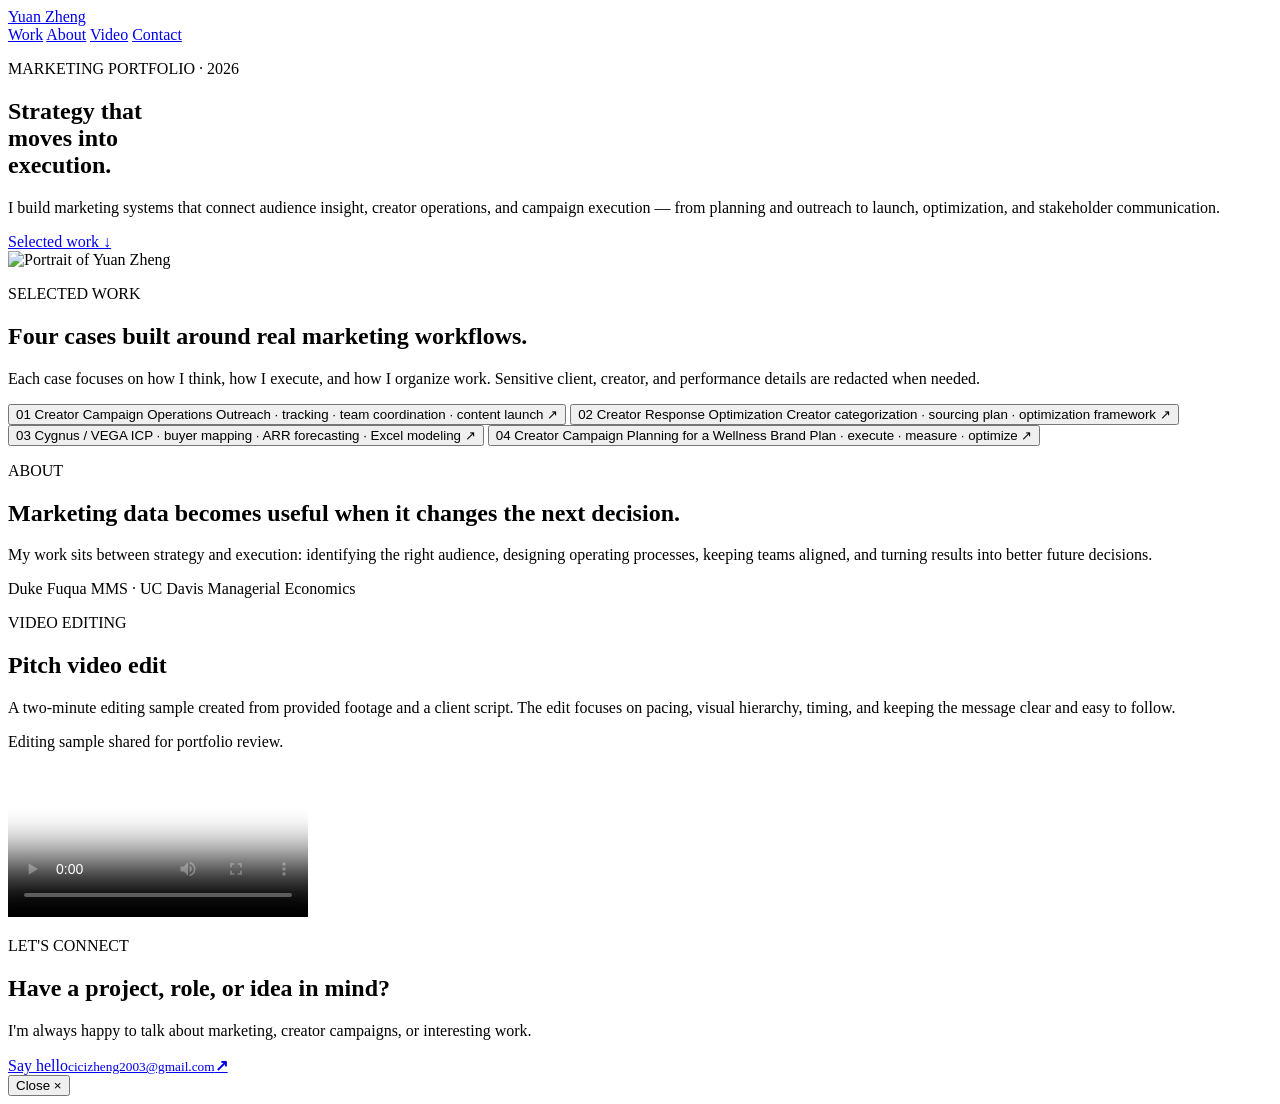
==== index.html @ 50383d41 "Add files via upload" ====
<!doctype html>
<html lang="en">
<head>
  <meta charset="utf-8" />
  <meta name="viewport" content="width=device-width, initial-scale=1" />
  <meta name="description" content="Yuan Zheng — marketing strategy, creator partnerships and campaign operations." />
  <title>Yuan Zheng — Marketing Portfolio</title>
  <link rel="preconnect" href="https://fonts.googleapis.com">
  <link rel="preconnect" href="https://fonts.gstatic.com" crossorigin>
  <link href="https://fonts.googleapis.com/css2?family=Inter:wght@400;500;600&family=Manrope:wght@500;600;700&display=swap" rel="stylesheet">
  <link rel="stylesheet" href="styles.css" />
</head>
<body class="dreamcore">
  <header class="site-header">
    <a class="name" href="#top">Yuan Zheng</a>
    <nav>
      <a href="#work">Work</a>
      <a href="#about">About</a>
      <a href="#video">Video</a>
      <a href="#contact">Contact</a>
    </nav>
  </header>

  <main id="top">
    <section class="hero shell">
      <div class="hero-card">
        <div class="hero-copy">
          <p class="micro">MARKETING PORTFOLIO · 2026</p>
          <h1>Strategy that<br>moves into<br><span>execution.</span></h1>
          <p class="intro">I build marketing systems that connect audience insight, creator operations, and campaign execution — from planning and outreach to launch, optimization, and stakeholder communication.</p>
          <a class="text-link" href="#work">Selected work ↓</a>
        </div>
        <div class="hero-photo">
          <img src="assets/yuan-portrait.jpg" alt="Portrait of Yuan Zheng" />
        </div>
      </div>
    </section>

    <section id="work" class="work shell section">
      <div class="section-intro">
        <p class="micro">SELECTED WORK</p>
        <h2>Four cases built around real marketing workflows.</h2>
        <p>Each case focuses on how I think, how I execute, and how I organize work. Sensitive client, creator, and performance details are redacted when needed.</p>
      </div>

      <div class="project-list">
        <button class="project-row" data-case="campaignops" aria-controls="casePanel">
          <span class="index">01</span>
          <span class="title">Creator Campaign Operations</span>
          <span class="desc">Outreach · tracking · team coordination · content launch</span>
          <span class="arrow">↗</span>
        </button>
        <button class="project-row" data-case="bestqool" aria-controls="casePanel">
          <span class="index">02</span>
          <span class="title">Creator Response Optimization</span>
          <span class="desc">Creator categorization · sourcing plan · optimization framework</span>
          <span class="arrow">↗</span>
        </button>
        <button class="project-row" data-case="cygnus" aria-controls="casePanel">
          <span class="index">03</span>
          <span class="title">Cygnus / VEGA</span>
          <span class="desc">ICP · buyer mapping · ARR forecasting · Excel modeling</span>
          <span class="arrow">↗</span>
        </button>
        <button class="project-row" data-case="lifezoom" aria-controls="casePanel">
          <span class="index">04</span>
          <span class="title">Creator Campaign Planning for a Wellness Brand</span>
          <span class="desc">Plan · execute · measure · optimize</span>
          <span class="arrow">↗</span>
        </button>
      </div>
    </section>

    <section id="about" class="about shell section">
      <p class="micro">ABOUT</p>
      <div class="about-grid">
        <h2>Marketing data becomes useful when it changes the next decision.</h2>
        <div>
          <p>My work sits between strategy and execution: identifying the right audience, designing operating processes, keeping teams aligned, and turning results into better future decisions.</p>
          <p class="small">Duke Fuqua MMS · UC Davis Managerial Economics</p>
        </div>
      </div>
    </section>

    <section class="video shell section" id="video">
      <div class="video-line">
        <div>
          <p class="micro">VIDEO EDITING</p>
          <h2>Pitch video edit</h2>
          <p>A two-minute editing sample created from provided footage and a client script. The edit focuses on pacing, visual hierarchy, timing, and keeping the message clear and easy to follow.</p>
          <p class="small">Editing sample shared for portfolio review.</p>
        </div>
        <div class="video-player-wrap">
          <video controls preload="metadata" poster="assets/video-poster.jpg">
            <source src="video/vitruvian-pitch-edit.mp4" type="video/mp4" />
            Your browser does not support the video tag.
          </video>
        </div>
      </div>
    </section>

    <section id="contact" class="contact shell section">
      <div class="contact-card">
        <p class="micro">LET'S CONNECT</p>
        <div class="contact-copy">
          <h2>Have a project, role, or idea in mind?</h2>
          <p>I'm always happy to talk about marketing, creator campaigns, or interesting work.</p>
        </div>
        <a class="contact-link" href="mailto:cicizheng2003@gmail.com"><span>Say hello</span><small>cicizheng2003@gmail.com</small><b>↗</b></a>
      </div>
    </section>
  </main>

  <aside class="case-panel" id="casePanel" aria-hidden="true">
    <button class="panel-close" aria-label="Close project">Close ×</button>
    <div id="caseContent"></div>
  </aside>
  <div class="panel-backdrop" id="panelBackdrop"></div>

  <script src="script.js"></script>
</body>
</html>
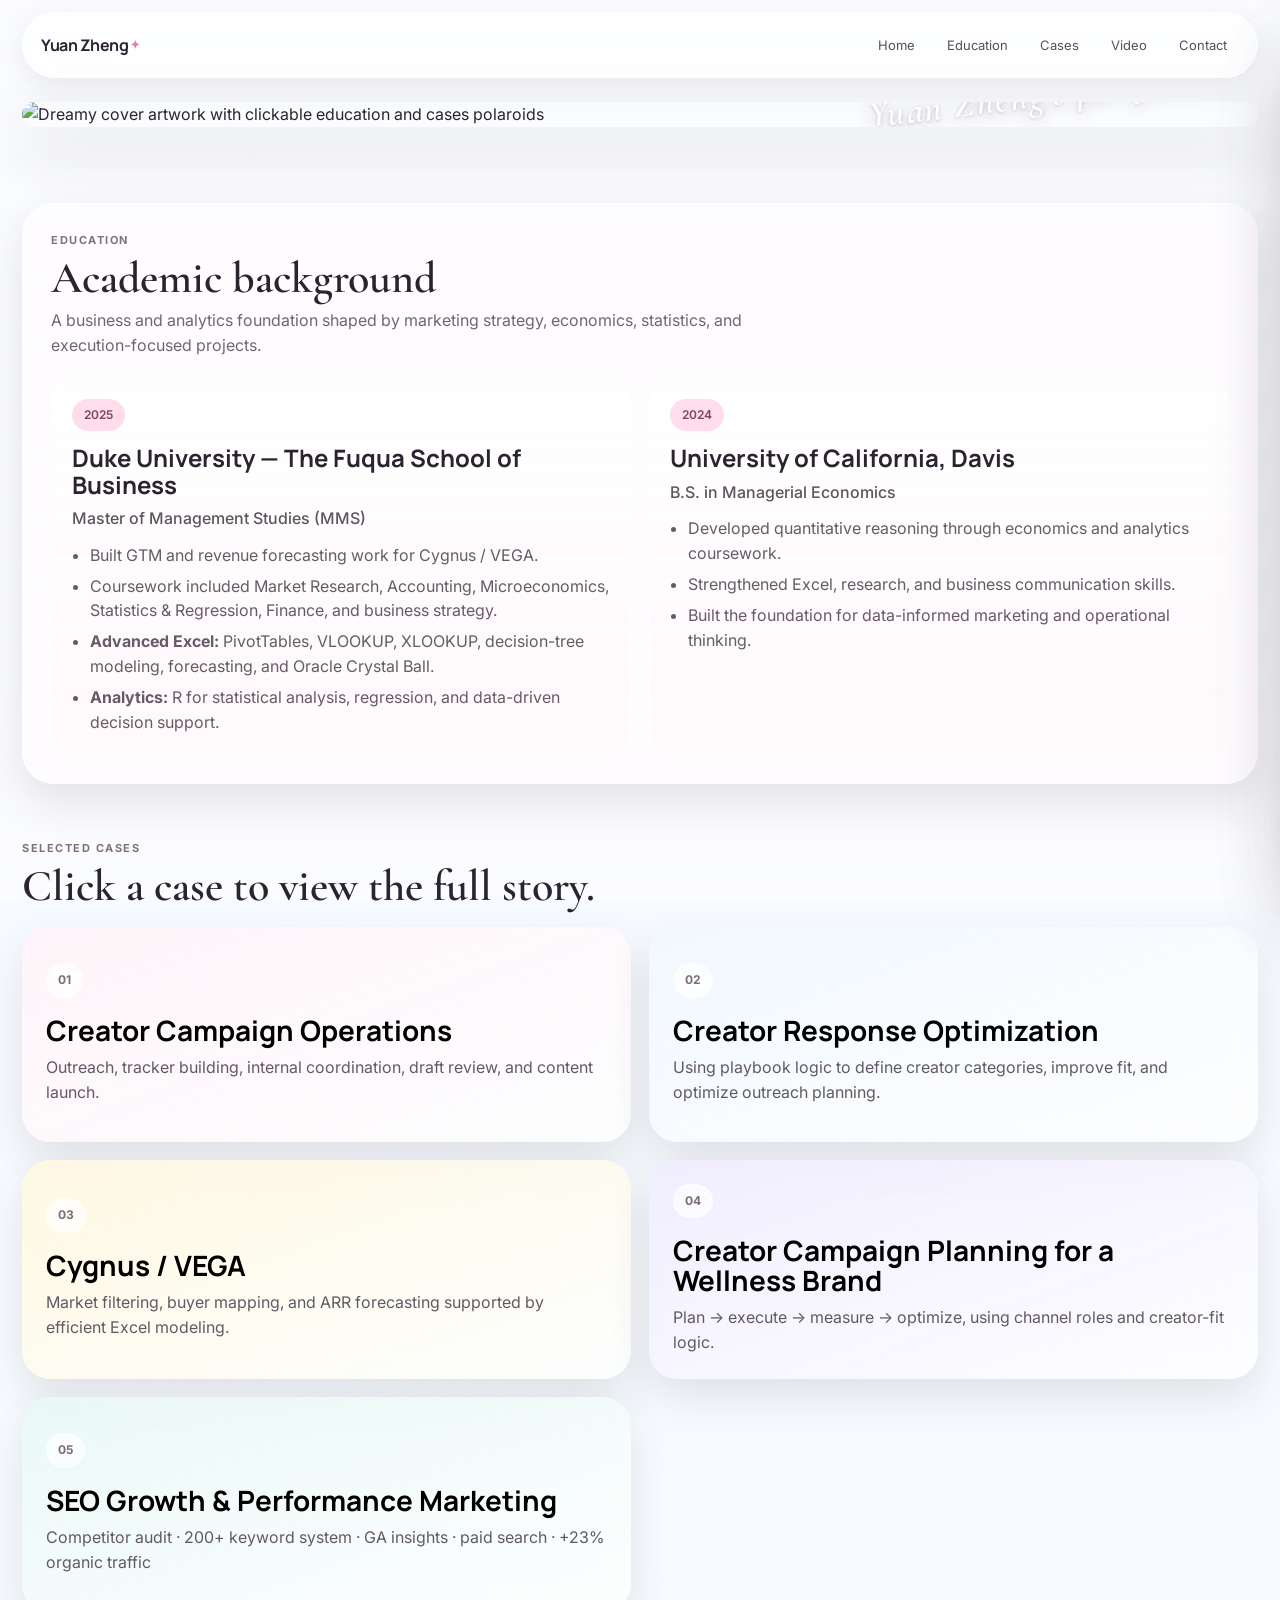
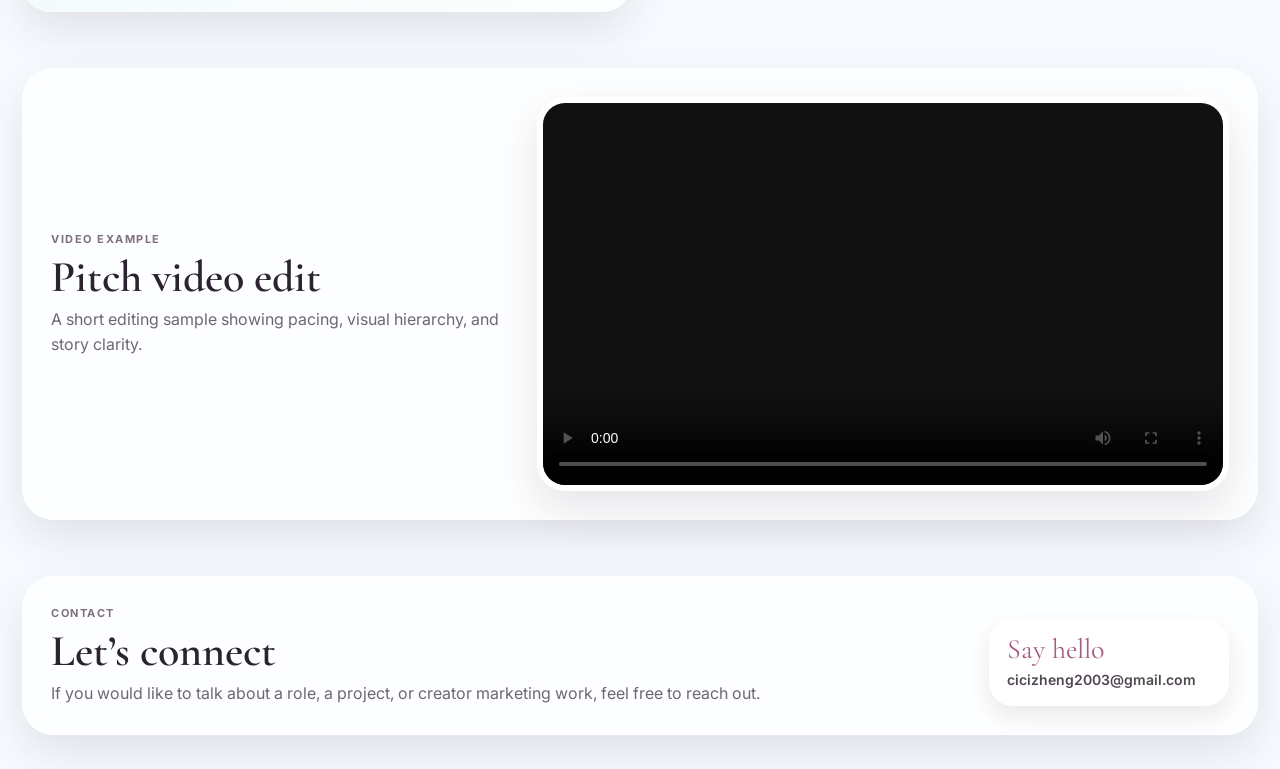
==== commit dcdf50fb: "Add files via upload" ====
--- a/index.html
+++ b/index.html
@@ -3,119 +3,177 @@
 <head>
   <meta charset="utf-8" />
   <meta name="viewport" content="width=device-width, initial-scale=1" />
-  <meta name="description" content="Yuan Zheng — marketing strategy, creator partnerships and campaign operations." />
-  <title>Yuan Zheng — Marketing Portfolio</title>
+  <meta name="description" content="Yuan Zheng — dreamcore marketing portfolio." />
+  <title>Yuan Zheng — Dreamcore Marketing Portfolio</title>
   <link rel="preconnect" href="https://fonts.googleapis.com">
   <link rel="preconnect" href="https://fonts.gstatic.com" crossorigin>
-  <link href="https://fonts.googleapis.com/css2?family=Inter:wght@400;500;600&family=Manrope:wght@500;600;700&display=swap" rel="stylesheet">
+  <link href="https://fonts.googleapis.com/css2?family=Inter:wght@400;500;600&family=Manrope:wght@500;700&family=Cormorant+Garamond:wght@500;600&display=swap" rel="stylesheet">
   <link rel="stylesheet" href="styles.css" />
 </head>
-<body class="dreamcore">
-  <header class="site-header">
-    <a class="name" href="#top">Yuan Zheng</a>
+<body>
+  <div class="page-bg"></div>
+
+  <!-- Decorative background elements. You can delete any of these img tags to remove a background element. -->
+  <img class="decor decor-moon" src="assets/decor-moon.png" alt="" aria-hidden="true">
+  <img class="decor decor-house" src="assets/decor-house.png" alt="" aria-hidden="true">
+  <img class="decor decor-flowers" src="assets/decor-flowers-left.png" alt="" aria-hidden="true">
+  <img class="decor decor-cloud" src="assets/decor-cloud-left.png" alt="" aria-hidden="true">
+
+  <header class="site-header shell">
+    <a class="brand" href="#top">Yuan Zheng</a>
     <nav>
-      <a href="#work">Work</a>
-      <a href="#about">About</a>
+      <a href="#hero">Home</a>
+      <a href="#educationSection">Education</a>
+      <a href="#cases">Cases</a>
       <a href="#video">Video</a>
       <a href="#contact">Contact</a>
     </nav>
   </header>
 
   <main id="top">
-    <section class="hero shell">
-      <div class="hero-card">
-        <div class="hero-copy">
-          <p class="micro">MARKETING PORTFOLIO · 2026</p>
-          <h1>Strategy that<br>moves into<br><span>execution.</span></h1>
-          <p class="intro">I build marketing systems that connect audience insight, creator operations, and campaign execution — from planning and outreach to launch, optimization, and stakeholder communication.</p>
-          <a class="text-link" href="#work">Selected work ↓</a>
-        </div>
-        <div class="hero-photo">
-          <img src="assets/yuan-portrait.jpg" alt="Portrait of Yuan Zheng" />
+    <section id="hero" class="hero shell">
+      <div class="hero-stage">
+        <img class="hero-image" src="assets/hero-cover.png" alt="Dreamy cover artwork with clickable education and cases polaroids">
+        <div class="cover-title">Yuan Zheng’s portfolio</div>
+
+        <button class="hotspot hotspot-education" aria-label="Open education background" id="openEducation"></button>
+        <a class="hotspot hotspot-cases" aria-label="Go to cases" href="#cases"></a>
+      </div>
+    </section>
+
+    <section id="educationSection" class="shell intro-section">
+      <div class="section-card section-card-soft">
+        <p class="eyebrow">EDUCATION</p>
+        <h2>Academic background</h2>
+        <p class="lede">A business and analytics foundation shaped by marketing strategy, economics, statistics, and execution-focused projects.</p>
+        <div class="education-grid">
+          <article class="edu-card">
+            <span class="pill">2025</span>
+            <h3>Duke University — The Fuqua School of Business</h3>
+            <p class="degree">Master of Management Studies (MMS)</p>
+            <ul>
+              <li>Built GTM and revenue forecasting work for Cygnus / VEGA.</li>
+              <li>Coursework included Market Research, Accounting, Microeconomics, Statistics &amp; Regression, Finance, and business strategy.</li>
+              <li><strong>Advanced Excel:</strong> PivotTables, VLOOKUP, XLOOKUP, decision-tree modeling, forecasting, and Oracle Crystal Ball.</li>
+              <li><strong>Analytics:</strong> R for statistical analysis, regression, and data-driven decision support.</li>
+            </ul>
+          </article>
+          <article class="edu-card">
+            <span class="pill">2024</span>
+            <h3>University of California, Davis</h3>
+            <p class="degree">B.S. in Managerial Economics</p>
+            <ul>
+              <li>Developed quantitative reasoning through economics and analytics coursework.</li>
+              <li>Strengthened Excel, research, and business communication skills.</li>
+              <li>Built the foundation for data-informed marketing and operational thinking.</li>
+            </ul>
+          </article>
         </div>
       </div>
     </section>
 
-    <section id="work" class="work shell section">
-      <div class="section-intro">
-        <p class="micro">SELECTED WORK</p>
-        <h2>Four cases built around real marketing workflows.</h2>
-        <p>Each case focuses on how I think, how I execute, and how I organize work. Sensitive client, creator, and performance details are redacted when needed.</p>
+    <section id="cases" class="shell intro-section">
+      <div class="section-head">
+        <p class="eyebrow">SELECTED CASES</p>
+        <h2>Click a case to view the full story.</h2>
       </div>
-
-      <div class="project-list">
-        <button class="project-row" data-case="campaignops" aria-controls="casePanel">
-          <span class="index">01</span>
-          <span class="title">Creator Campaign Operations</span>
-          <span class="desc">Outreach · tracking · team coordination · content launch</span>
-          <span class="arrow">↗</span>
+      <div class="case-grid">
+        <button class="case-card" data-case="campaignops">
+          <span class="case-no">01</span>
+          <h3>Creator Campaign Operations</h3>
+          <p>Outreach, tracker building, internal coordination, draft review, and content launch.</p>
         </button>
-        <button class="project-row" data-case="bestqool" aria-controls="casePanel">
-          <span class="index">02</span>
-          <span class="title">Creator Response Optimization</span>
-          <span class="desc">Creator categorization · sourcing plan · optimization framework</span>
-          <span class="arrow">↗</span>
+        <button class="case-card" data-case="bestqool">
+          <span class="case-no">02</span>
+          <h3>Creator Response Optimization</h3>
+          <p>Using playbook logic to define creator categories, improve fit, and optimize outreach planning.</p>
         </button>
-        <button class="project-row" data-case="cygnus" aria-controls="casePanel">
-          <span class="index">03</span>
-          <span class="title">Cygnus / VEGA</span>
-          <span class="desc">ICP · buyer mapping · ARR forecasting · Excel modeling</span>
-          <span class="arrow">↗</span>
+        <button class="case-card" data-case="cygnus">
+          <span class="case-no">03</span>
+          <h3>Cygnus / VEGA</h3>
+          <p>Market filtering, buyer mapping, and ARR forecasting supported by efficient Excel modeling.</p>
         </button>
-        <button class="project-row" data-case="lifezoom" aria-controls="casePanel">
-          <span class="index">04</span>
-          <span class="title">Creator Campaign Planning for a Wellness Brand</span>
-          <span class="desc">Plan · execute · measure · optimize</span>
-          <span class="arrow">↗</span>
+        <button class="case-card" data-case="wellness">
+          <span class="case-no">04</span>
+          <h3>Creator Campaign Planning for a Wellness Brand</h3>
+          <p>Plan → execute → measure → optimize, using channel roles and creator-fit logic.</p>
+        </button>
+        <button class="case-card" data-case="hasmo">
+          <span class="case-no">05</span>
+          <h3>SEO Growth & Performance Marketing</h3>
+          <p>Competitor audit · 200+ keyword system · GA insights · paid search · +23% organic traffic</p>
         </button>
       </div>
     </section>
 
-    <section id="about" class="about shell section">
-      <p class="micro">ABOUT</p>
-      <div class="about-grid">
-        <h2>Marketing data becomes useful when it changes the next decision.</h2>
+    <section id="video" class="shell intro-section">
+      <div class="section-card video-section">
         <div>
-          <p>My work sits between strategy and execution: identifying the right audience, designing operating processes, keeping teams aligned, and turning results into better future decisions.</p>
-          <p class="small">Duke Fuqua MMS · UC Davis Managerial Economics</p>
+          <p class="eyebrow">VIDEO EXAMPLE</p>
+          <h2>Pitch video edit</h2>
+          <p class="lede">A short editing sample showing pacing, visual hierarchy, and story clarity.</p>
         </div>
-      </div>
-    </section>
-
-    <section class="video shell section" id="video">
-      <div class="video-line">
-        <div>
-          <p class="micro">VIDEO EDITING</p>
-          <h2>Pitch video edit</h2>
-          <p>A two-minute editing sample created from provided footage and a client script. The edit focuses on pacing, visual hierarchy, timing, and keeping the message clear and easy to follow.</p>
-          <p class="small">Editing sample shared for portfolio review.</p>
-        </div>
-        <div class="video-player-wrap">
+        <div class="video-wrap">
           <video controls preload="metadata" poster="assets/video-poster.jpg">
-            <source src="video/vitruvian-pitch-edit.mp4" type="video/mp4" />
+            <source src="video/vitruvian-pitch-edit.mp4" type="video/mp4">
             Your browser does not support the video tag.
           </video>
         </div>
       </div>
     </section>
 
-    <section id="contact" class="contact shell section">
-      <div class="contact-card">
-        <p class="micro">LET'S CONNECT</p>
-        <div class="contact-copy">
-          <h2>Have a project, role, or idea in mind?</h2>
-          <p>I'm always happy to talk about marketing, creator campaigns, or interesting work.</p>
+    <section id="contact" class="shell intro-section contact-section">
+      <div class="section-card contact-card">
+        <div>
+          <p class="eyebrow">CONTACT</p>
+          <h2>Let’s connect</h2>
+          <p class="lede">If you would like to talk about a role, a project, or creator marketing work, feel free to reach out.</p>
         </div>
-        <a class="contact-link" href="mailto:cicizheng2003@gmail.com"><span>Say hello</span><small>cicizheng2003@gmail.com</small><b>↗</b></a>
+        <a class="contact-link" href="mailto:cicizheng2003@gmail.com">
+          <span>Say hello</span>
+          <strong>cicizheng2003@gmail.com</strong>
+        </a>
       </div>
     </section>
   </main>
 
-  <aside class="case-panel" id="casePanel" aria-hidden="true">
-    <button class="panel-close" aria-label="Close project">Close ×</button>
-    <div id="caseContent"></div>
-  </aside>
-  <div class="panel-backdrop" id="panelBackdrop"></div>
+  <div class="modal-backdrop" id="backdrop"></div>
+
+  <section class="modal modal-education" id="educationModal" aria-hidden="true">
+    <button class="modal-close" data-close="educationModal">Close ×</button>
+    <div class="modal-content">
+      <p class="eyebrow">EDUCATION</p>
+      <h2>Education background</h2>
+      <div class="education-grid modal-grid">
+        <article class="edu-card">
+          <span class="pill">Duke Fuqua</span>
+          <h3>Master of Management Studies</h3>
+          <p class="degree">Business analytics, finance, and strategic problem solving.</p>
+          <ul>
+            <li>Coursework included Market Research, Accounting, Microeconomics, Statistics &amp; Regression, Finance, and business strategy.</li>
+            <li><strong>Advanced Excel:</strong> PivotTables, VLOOKUP, XLOOKUP, decision-tree modeling, forecasting, and Oracle Crystal Ball.</li>
+            <li><strong>Analytics:</strong> R for statistical analysis, regression, and data-driven decision support.</li>
+            <li>Applied these tools to GTM, market segmentation, and revenue-forecasting projects.</li>
+          </ul>
+        </article>
+        <article class="edu-card">
+          <span class="pill">UC Davis</span>
+          <h3>B.S. in Managerial Economics</h3>
+          <p class="degree">Economics with a management and quantitative foundation.</p>
+          <ul>
+            <li>Developed analytical thinking useful for campaign and business analysis.</li>
+            <li>Built strong foundations in statistics, economics, and business coursework.</li>
+            <li>Prepared for later work in marketing operations and strategy.</li>
+          </ul>
+        </article>
+      </div>
+    </div>
+  </section>
+
+  <section class="modal modal-case" id="caseModal" aria-hidden="true">
+    <button class="modal-close" data-close="caseModal">Close ×</button>
+    <div class="modal-content" id="caseContent"></div>
+  </section>
 
   <script src="script.js"></script>
 </body>
--- a/styles.css
+++ b/styles.css
@@ -0,0 +1,162 @@
+:root{
+  --ink:#2b2330;
+  --muted:#6f6673;
+  --line:rgba(74,58,74,.14);
+  --white:rgba(255,255,255,.78);
+  --pink:#ffddea;
+  --blue:#dceeff;
+  --cream:#fff7df;
+  --lav:#eee8ff;
+  --rose:#ca6b96;
+  --shadow:0 18px 44px rgba(58,39,56,.12);
+  --max:1240px;
+}
+*{box-sizing:border-box}
+html{scroll-behavior:smooth}
+body{margin:0;font-family:Inter,system-ui,sans-serif;color:var(--ink);background:#f7fbff;line-height:1.55;overflow-x:hidden}
+a{color:inherit}
+button{font:inherit}
+img{max-width:100%;display:block}
+.shell{width:min(var(--max),calc(100% - 44px));margin-inline:auto;position:relative;z-index:2}
+
+.page-bg{position:fixed;inset:0;background:
+linear-gradient(rgba(255,252,254,.4),rgba(255,252,254,.46)),
+url('assets/background-full.png') center top / cover no-repeat;
+z-index:-3}
+.decor{position:fixed;pointer-events:none;z-index:-2;opacity:.95;user-select:none}
+.decor-moon{right:-20px;top:70px;width:min(33vw,500px)}
+.decor-house{right:-8px;bottom:10vh;width:min(20vw,260px)}
+.decor-flowers{left:-12px;bottom:0;width:min(22vw,260px)}
+.decor-cloud{left:-18px;top:34vh;width:min(24vw,280px);opacity:.72}
+
+.site-header{position:sticky;top:12px;display:flex;justify-content:space-between;align-items:center;padding:14px 18px;margin-top:12px;background:rgba(255,255,255,.66);backdrop-filter:blur(14px);border:1px solid rgba(255,255,255,.9);border-radius:999px;box-shadow:0 10px 28px rgba(95,74,90,.1)}
+.brand{text-decoration:none;font-family:Manrope,sans-serif;font-weight:700;letter-spacing:-.03em}
+.brand::after{content:' ✦';color:#d688ac;font-size:12px;vertical-align:2px}
+.site-header nav{display:flex;gap:8px;flex-wrap:wrap}
+.site-header nav a{text-decoration:none;padding:8px 12px;border-radius:999px;font-size:13px;color:#564f59}
+.site-header nav a:hover{background:rgba(255,255,255,.7)}
+
+.hero{padding:24px 0 54px}
+.hero-stage{position:relative;border-radius:36px;overflow:hidden;box-shadow:0 24px 60px rgba(72,49,61,.15)}
+.hero-image{width:100%;height:auto}
+.cover-title{position:absolute;right:4.4%;bottom:8.2%;transform:rotate(-7deg);transform-origin:center;color:rgba(255,255,255,.98);font-family:Cormorant Garamond,serif;font-size:clamp(24px,2.9vw,40px);font-style:italic;font-weight:600;letter-spacing:.045em;text-shadow:0 3px 18px rgba(77,51,70,.3),0 1px 4px rgba(77,51,70,.22);pointer-events:none;z-index:3;white-space:nowrap}
+.hero-note{position:absolute;background:rgba(255,255,255,.78);backdrop-filter:blur(12px);border:1px solid rgba(255,255,255,.92);box-shadow:var(--shadow)}
+.name-card{left:24px;bottom:24px;max-width:380px;padding:18px 20px;border-radius:24px}
+.eyebrow{margin:0 0 8px;font-size:11px;letter-spacing:.14em;color:#7f7080;font-weight:700;text-transform:uppercase}
+.name-card h1{font-family:Cormorant Garamond,serif;font-size:48px;line-height:.92;margin:0 0 8px;font-weight:600}
+.name-card p{margin:0;color:#5f5460;font-size:14px}
+.click-tip{padding:10px 14px;border-radius:999px;font-size:12px;color:#5e5460}
+.education-tip{left:30px;top:20px}
+.cases-tip{right:28px;top:20px}
+.hotspot{position:absolute;background:transparent;border:0;cursor:pointer;border-radius:26px;transition:.22s ease;outline:none}
+.hotspot:hover,.hotspot:focus-visible{box-shadow:inset 0 0 0 3px rgba(255,255,255,.95),0 0 0 6px rgba(213,136,172,.35);background:rgba(255,255,255,.12)}
+.hotspot-education{left:6%;top:11%;width:28%;height:36%}
+.hotspot-cases{left:53%;top:18%;width:26%;height:29%}
+
+.intro-section{padding:22px 0 34px}
+.section-card,.case-card{background:rgba(255,255,255,.72);backdrop-filter:blur(12px);border:1px solid rgba(255,255,255,.92);box-shadow:var(--shadow)}
+.section-card{border-radius:32px;padding:28px}
+.section-card-soft{background:rgba(255,253,255,.7)}
+.section-head{margin:0 0 18px}
+.section-head h2,.section-card h2,.modal-content h2{font-family:Cormorant Garamond,serif;font-size:44px;line-height:.98;margin:0 0 8px;font-weight:600}
+.lede{max-width:720px;color:var(--muted);margin:0}
+
+.education-grid{display:grid;grid-template-columns:1fr 1fr;gap:18px;margin-top:20px}
+.edu-card{background:linear-gradient(180deg,rgba(255,255,255,.9),rgba(255,248,251,.84));border:1px solid rgba(255,255,255,.95);border-radius:24px;padding:20px}
+.pill{display:inline-block;padding:7px 12px;border-radius:999px;background:var(--pink);color:#7d4762;font-size:12px;font-weight:600}
+.edu-card h3{margin:14px 0 8px;font-size:24px;line-height:1.1;font-family:Manrope,sans-serif}
+.degree{margin:0 0 12px;color:#5f5560;font-weight:500}
+.edu-card ul{padding-left:18px;margin:0;color:#665b67}
+.edu-card li+li{margin-top:6px}
+
+.case-grid{display:grid;grid-template-columns:repeat(2,1fr);gap:18px}
+.case-card{text-align:left;border:0;border-radius:28px;padding:24px;cursor:pointer;min-height:215px;transition:transform .22s ease, box-shadow .22s ease}
+.case-card:nth-child(1){background:linear-gradient(160deg,rgba(255,242,248,.86),rgba(255,255,255,.74))}
+.case-card:nth-child(2){background:linear-gradient(160deg,rgba(241,247,255,.88),rgba(255,255,255,.74))}
+.case-card:nth-child(3){background:linear-gradient(160deg,rgba(255,248,223,.9),rgba(255,255,255,.74))}
+.case-card:nth-child(4){background:linear-gradient(160deg,rgba(240,236,255,.9),rgba(255,255,255,.74))}
+.case-card:nth-child(5){background:linear-gradient(160deg,rgba(232,248,246,.9),rgba(255,255,255,.74))}
+.case-card:hover{transform:translateY(-4px) rotate(-.6deg);box-shadow:0 26px 48px rgba(71,52,69,.15)}
+.case-no{display:inline-block;margin-bottom:18px;padding:8px 12px;border-radius:999px;background:rgba(255,255,255,.72);font-size:12px;color:#7e6b79;font-weight:700}
+.case-card h3{font-family:Manrope,sans-serif;font-size:28px;line-height:1.05;margin:0 0 10px}
+.case-card p{margin:0;color:#625965}
+
+.video-section{display:grid;grid-template-columns:.8fr 1.2fr;gap:24px;align-items:center}
+.video-wrap{overflow:hidden;border-radius:28px;border:6px solid rgba(255,255,255,.84);box-shadow:0 18px 40px rgba(71,50,63,.12)}
+.video-wrap video{width:100%;display:block;background:#111;aspect-ratio:16/9}
+
+.contact-card{display:grid;grid-template-columns:1fr auto;gap:20px;align-items:end}
+.contact-link{display:inline-flex;flex-direction:column;gap:6px;padding:16px 18px;border-radius:24px;background:rgba(255,255,255,.74);text-decoration:none;min-width:240px;box-shadow:0 10px 22px rgba(69,48,62,.1)}
+.contact-link span{font-family:Cormorant Garamond,serif;font-size:28px;line-height:1;color:#a55b82}
+.contact-link strong{font-size:14px;font-weight:600;color:#514753}
+
+.modal-backdrop{position:fixed;inset:0;background:rgba(43,29,39,.25);backdrop-filter:blur(4px);opacity:0;pointer-events:none;transition:.25s ease;z-index:20}
+.modal-backdrop.show{opacity:1;pointer-events:auto}
+.modal{position:fixed;top:20px;right:20px;width:min(920px,calc(100% - 28px));height:calc(100dvh - 40px);background:rgba(255,252,254,.9);backdrop-filter:blur(18px);border:1px solid rgba(255,255,255,.92);border-radius:32px;box-shadow:0 36px 90px rgba(48,30,43,.22);padding:22px;overflow:auto;transform:translateX(105%);transition:transform .32s cubic-bezier(.22,.7,.2,1);z-index:30}
+.modal.open{transform:translateX(0)}
+.modal-close{position:sticky;top:0;float:right;border:0;background:rgba(255,255,255,.9);padding:8px 12px;border-radius:999px;cursor:pointer;color:#665968;box-shadow:0 8px 18px rgba(65,44,58,.08)}
+.modal-content{padding-top:48px}
+.modal-grid{margin-top:24px}
+.case-layout{display:grid;gap:22px}
+.case-intro{display:grid;grid-template-columns:1fr 1fr;gap:16px}
+.case-box,.case-visual,figure.evidence{background:rgba(255,255,255,.82);border:1px solid rgba(255,255,255,.95);border-radius:24px;padding:18px}
+.case-box h4,.case-process h4,.case-visual h4{margin:0 0 8px;font-family:Manrope,sans-serif;font-size:18px}
+.case-box p{margin:0;color:#5e5561}
+.case-process{display:grid;grid-template-columns:repeat(2,1fr);gap:14px}
+.case-step{padding:18px;border-radius:22px;border:1px solid rgba(255,255,255,.95)}
+.case-step:nth-child(4n+1){background:#fff1f7}
+.case-step:nth-child(4n+2){background:#eef6ff}
+.case-step:nth-child(4n+3){background:#fff8de}
+.case-step:nth-child(4n+4){background:#f0ebff}
+.case-step span{display:inline-block;font-size:11px;font-weight:700;color:#985575;margin-bottom:8px;letter-spacing:.08em}
+.case-step b{display:block;font-size:17px;line-height:1.2;margin-bottom:8px}
+.case-step p{margin:0;font-size:14px;color:#605761}
+.metrics{display:grid;grid-template-columns:repeat(3,1fr);gap:12px}
+.metric{padding:16px;border-radius:22px;background:rgba(255,255,255,.82);border:1px solid rgba(255,255,255,.95)}
+.metric strong{display:block;font-family:Cormorant Garamond,serif;font-size:34px;color:#b86089;line-height:.95}
+.metric span{font-size:12px;color:#6e6470}
+.evidence-grid{display:grid;grid-template-columns:1fr;gap:16px}
+figure.evidence{margin:0;padding:0;overflow:hidden}
+figure.evidence img{width:100%}
+figure.evidence figcaption{padding:10px 12px;color:#6b6370;font-size:12px;background:rgba(255,255,255,.92)}
+.link-pill{display:inline-block;margin-top:8px;padding:10px 14px;border-radius:999px;background:#2b2330;color:white;text-decoration:none;font-size:13px}
+
+@media (max-width: 900px){
+  .decor-moon{width:54vw;top:90px}
+  .decor-house{width:34vw}
+  .name-card{max-width:310px}
+  .name-card h1{font-size:38px}
+  .education-grid,.case-grid,.video-section,.contact-card,.case-intro,.case-process,.metrics{grid-template-columns:1fr}
+}
+@media (max-width: 760px){
+  .shell{width:min(100% - 24px,var(--max))}
+  .site-header{padding:12px 14px;border-radius:22px;align-items:flex-start}
+  .site-header nav a{padding:6px 8px;font-size:12px}
+  .hero{padding-top:14px}
+  .hero-stage{border-radius:26px;overflow:visible}
+  .cover-title{right:4.6%;bottom:7.2%;top:auto;font-size:20px;transform:rotate(-7deg)}
+  .hero-note{position:static;margin-top:12px}
+  .click-tip{display:none}
+  .hotspot-education{left:4%;top:10%;width:33%;height:38%}
+  .hotspot-cases{left:53%;top:17%;width:29%;height:31%}
+  .section-card,.case-card{padding:20px}
+  .section-head h2,.section-card h2,.modal-content h2{font-size:36px}
+  .modal{top:8px;right:8px;height:calc(100dvh - 16px);width:calc(100% - 16px);padding:16px;border-radius:24px}
+}
+
+/* Clean hero: no overlay cards or hover frames. The artwork itself is the navigation. */
+.hero-note{display:none!important}.hotspot{background:transparent!important;box-shadow:none!important;outline:none!important}.hotspot:hover,.hotspot:focus-visible{background:transparent!important;box-shadow:none!important;outline:none!important}
+
+/* Hasmo case: reconstructed workflow visual (not an original client file) */
+.hasmo-visual{padding:22px;border-radius:26px;background:linear-gradient(145deg,rgba(255,247,251,.95),rgba(241,247,255,.9));border:1px solid rgba(255,255,255,.96)}
+.hasmo-label{font-size:10px;letter-spacing:.12em;font-weight:700;color:#a25c7d;margin-bottom:8px}
+.hasmo-note{margin:0 0 18px;color:#6a606c;font-size:13px;max-width:760px}
+.hasmo-flow{display:grid;grid-template-columns:1fr 1fr;gap:14px}
+.hasmo-panel{padding:18px;border-radius:22px;background:rgba(255,255,255,.82);border:1px solid rgba(255,255,255,.96);box-shadow:0 10px 24px rgba(78,58,72,.06)}
+.hasmo-panel.wide{grid-column:1/-1}
+.hasmo-panel>span{font-size:10px;letter-spacing:.1em;font-weight:700;color:#a65c7e}
+.hasmo-panel h4{margin:8px 0 12px;font-family:Manrope,sans-serif;font-size:18px}
+.mini-tags{display:flex;flex-wrap:wrap;gap:8px}.mini-tags b{font-size:12px;font-weight:600;padding:7px 10px;border-radius:999px;background:#fff0f6;color:#755063;border:1px solid #ffe0ec}
+.keyword-table{display:grid;gap:8px}.keyword-table>div{padding:10px 12px;border-radius:14px;background:#f6f9ff;border:1px solid #e5edfb}.keyword-table b{display:block;font-size:13px}.keyword-table em{display:block;margin-top:2px;font-size:11px;font-style:normal;color:#766d78}
+.signal-grid{display:grid;grid-template-columns:repeat(3,1fr);gap:10px}.signal-grid>div{padding:14px;border-radius:16px;background:#fff8dd;border:1px solid #f4e8bd}.signal-grid small{display:block;font-size:9px;letter-spacing:.08em;color:#9b7e52;text-transform:uppercase}.signal-grid strong{display:block;margin:6px 0 5px;font-size:14px}.signal-grid p{margin:0;color:#6e646d;font-size:12px}
+@media(max-width:760px){.hasmo-flow,.signal-grid{grid-template-columns:1fr}.hasmo-panel.wide{grid-column:auto}}
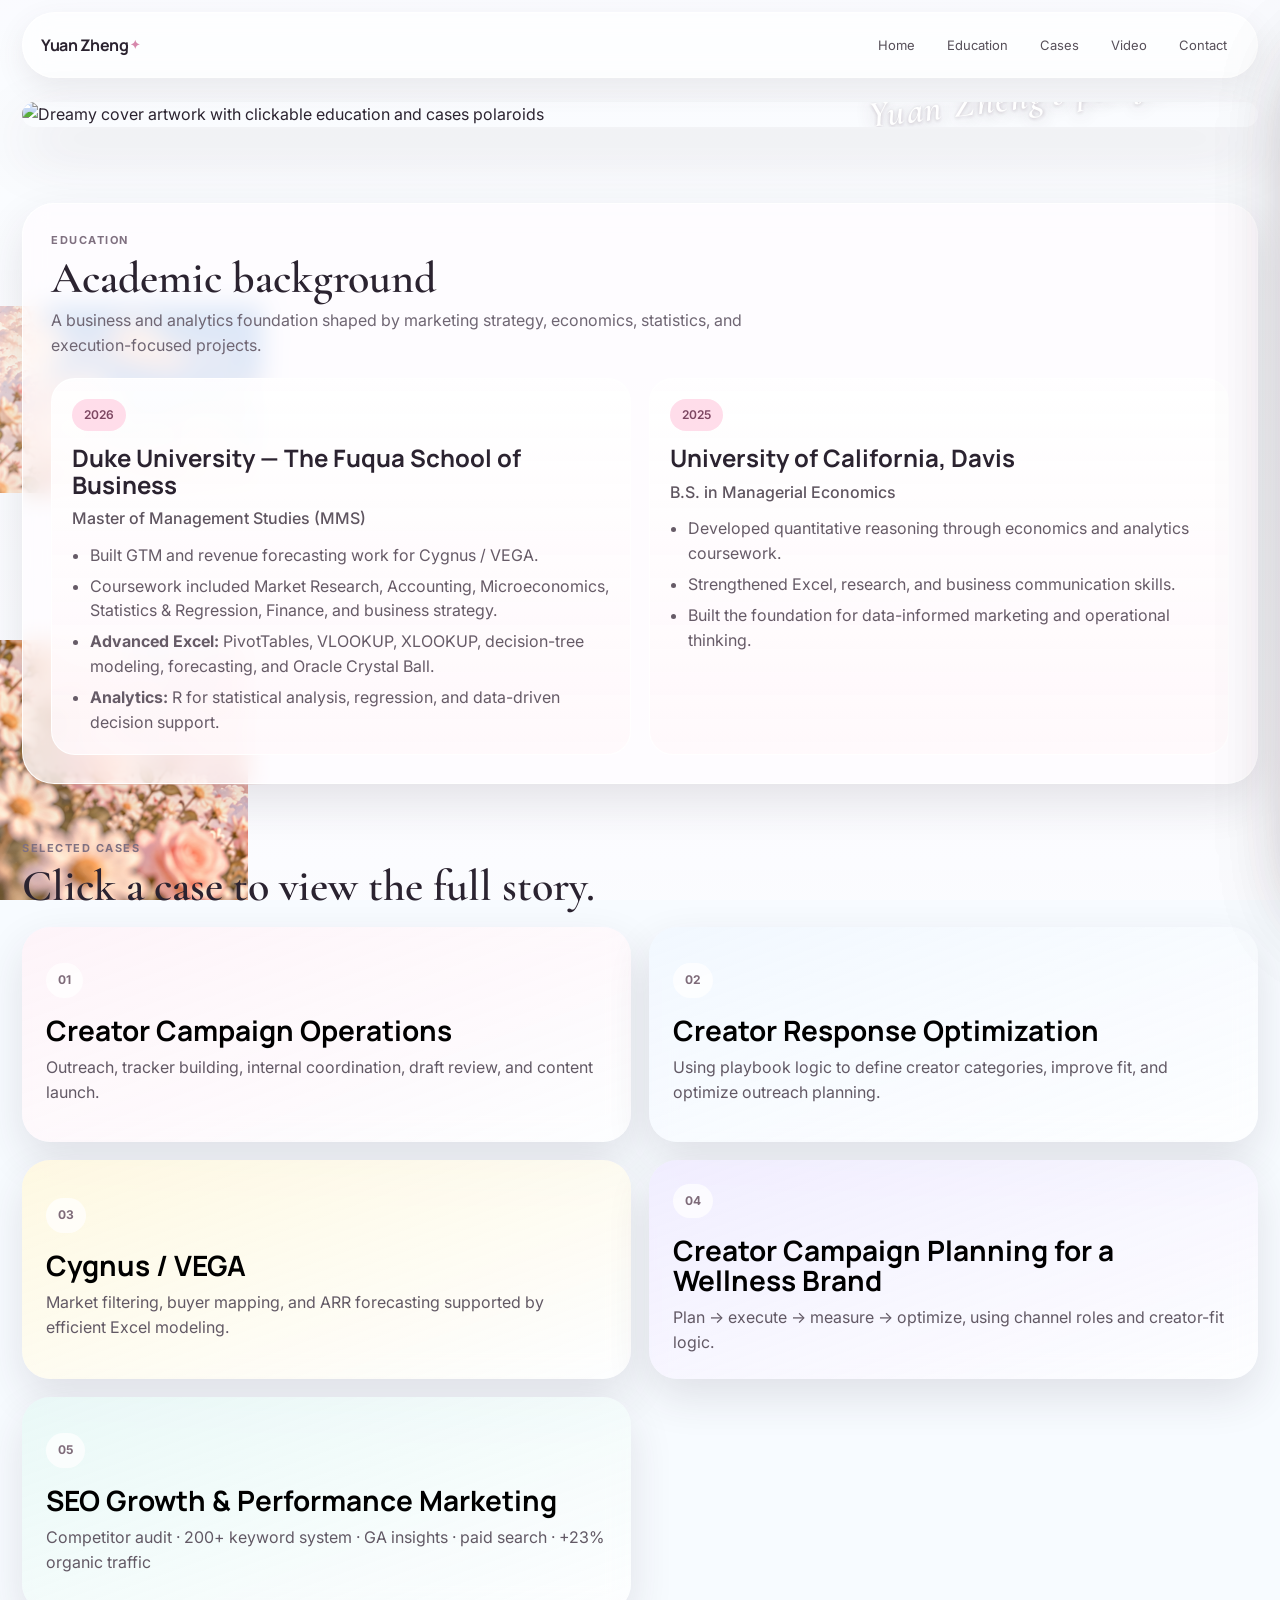
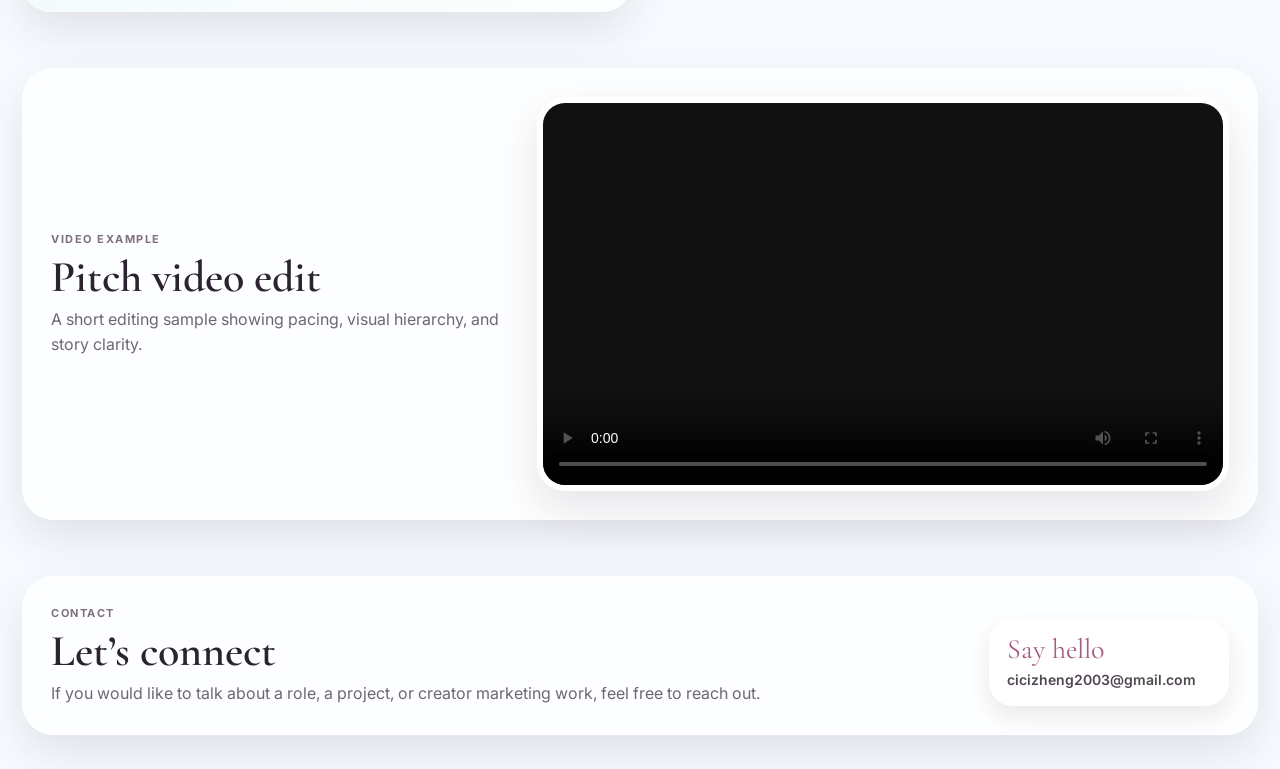
==== commit acd6a4cc: "Fix portfolio asset paths and education years" ====
--- a/index.html
+++ b/index.html
@@ -14,10 +14,10 @@
   <div class="page-bg"></div>
 
   <!-- Decorative background elements. You can delete any of these img tags to remove a background element. -->
-  <img class="decor decor-moon" src="assets/decor-moon.png" alt="" aria-hidden="true">
-  <img class="decor decor-house" src="assets/decor-house.png" alt="" aria-hidden="true">
-  <img class="decor decor-flowers" src="assets/decor-flowers-left.png" alt="" aria-hidden="true">
-  <img class="decor decor-cloud" src="assets/decor-cloud-left.png" alt="" aria-hidden="true">
+  <img class="decor decor-moon" src="decor-moon.png" alt="" aria-hidden="true">
+  <img class="decor decor-house" src="decor-house.png" alt="" aria-hidden="true">
+  <img class="decor decor-flowers" src="decor-flowers-left.png" alt="" aria-hidden="true">
+  <img class="decor decor-cloud" src="decor-cloud-left.png" alt="" aria-hidden="true">
 
   <header class="site-header shell">
     <a class="brand" href="#top">Yuan Zheng</a>
@@ -33,7 +33,7 @@
   <main id="top">
     <section id="hero" class="hero shell">
       <div class="hero-stage">
-        <img class="hero-image" src="assets/hero-cover.png" alt="Dreamy cover artwork with clickable education and cases polaroids">
+        <img class="hero-image" src="hero-cover.png" alt="Dreamy cover artwork with clickable education and cases polaroids">
         <div class="cover-title">Yuan Zheng’s portfolio</div>
 
         <button class="hotspot hotspot-education" aria-label="Open education background" id="openEducation"></button>
@@ -48,7 +48,7 @@
         <p class="lede">A business and analytics foundation shaped by marketing strategy, economics, statistics, and execution-focused projects.</p>
         <div class="education-grid">
           <article class="edu-card">
-            <span class="pill">2025</span>
+            <span class="pill">2026</span>
             <h3>Duke University — The Fuqua School of Business</h3>
             <p class="degree">Master of Management Studies (MMS)</p>
             <ul>
@@ -59,7 +59,7 @@
             </ul>
           </article>
           <article class="edu-card">
-            <span class="pill">2024</span>
+            <span class="pill">2025</span>
             <h3>University of California, Davis</h3>
             <p class="degree">B.S. in Managerial Economics</p>
             <ul>
@@ -114,8 +114,8 @@
           <p class="lede">A short editing sample showing pacing, visual hierarchy, and story clarity.</p>
         </div>
         <div class="video-wrap">
-          <video controls preload="metadata" poster="assets/video-poster.jpg">
-            <source src="video/vitruvian-pitch-edit.mp4" type="video/mp4">
+          <video controls preload="metadata" poster="video-poster.jpg">
+            <source src="vitruvian-pitch-edit.mp4" type="video/mp4">
             Your browser does not support the video tag.
           </video>
         </div>
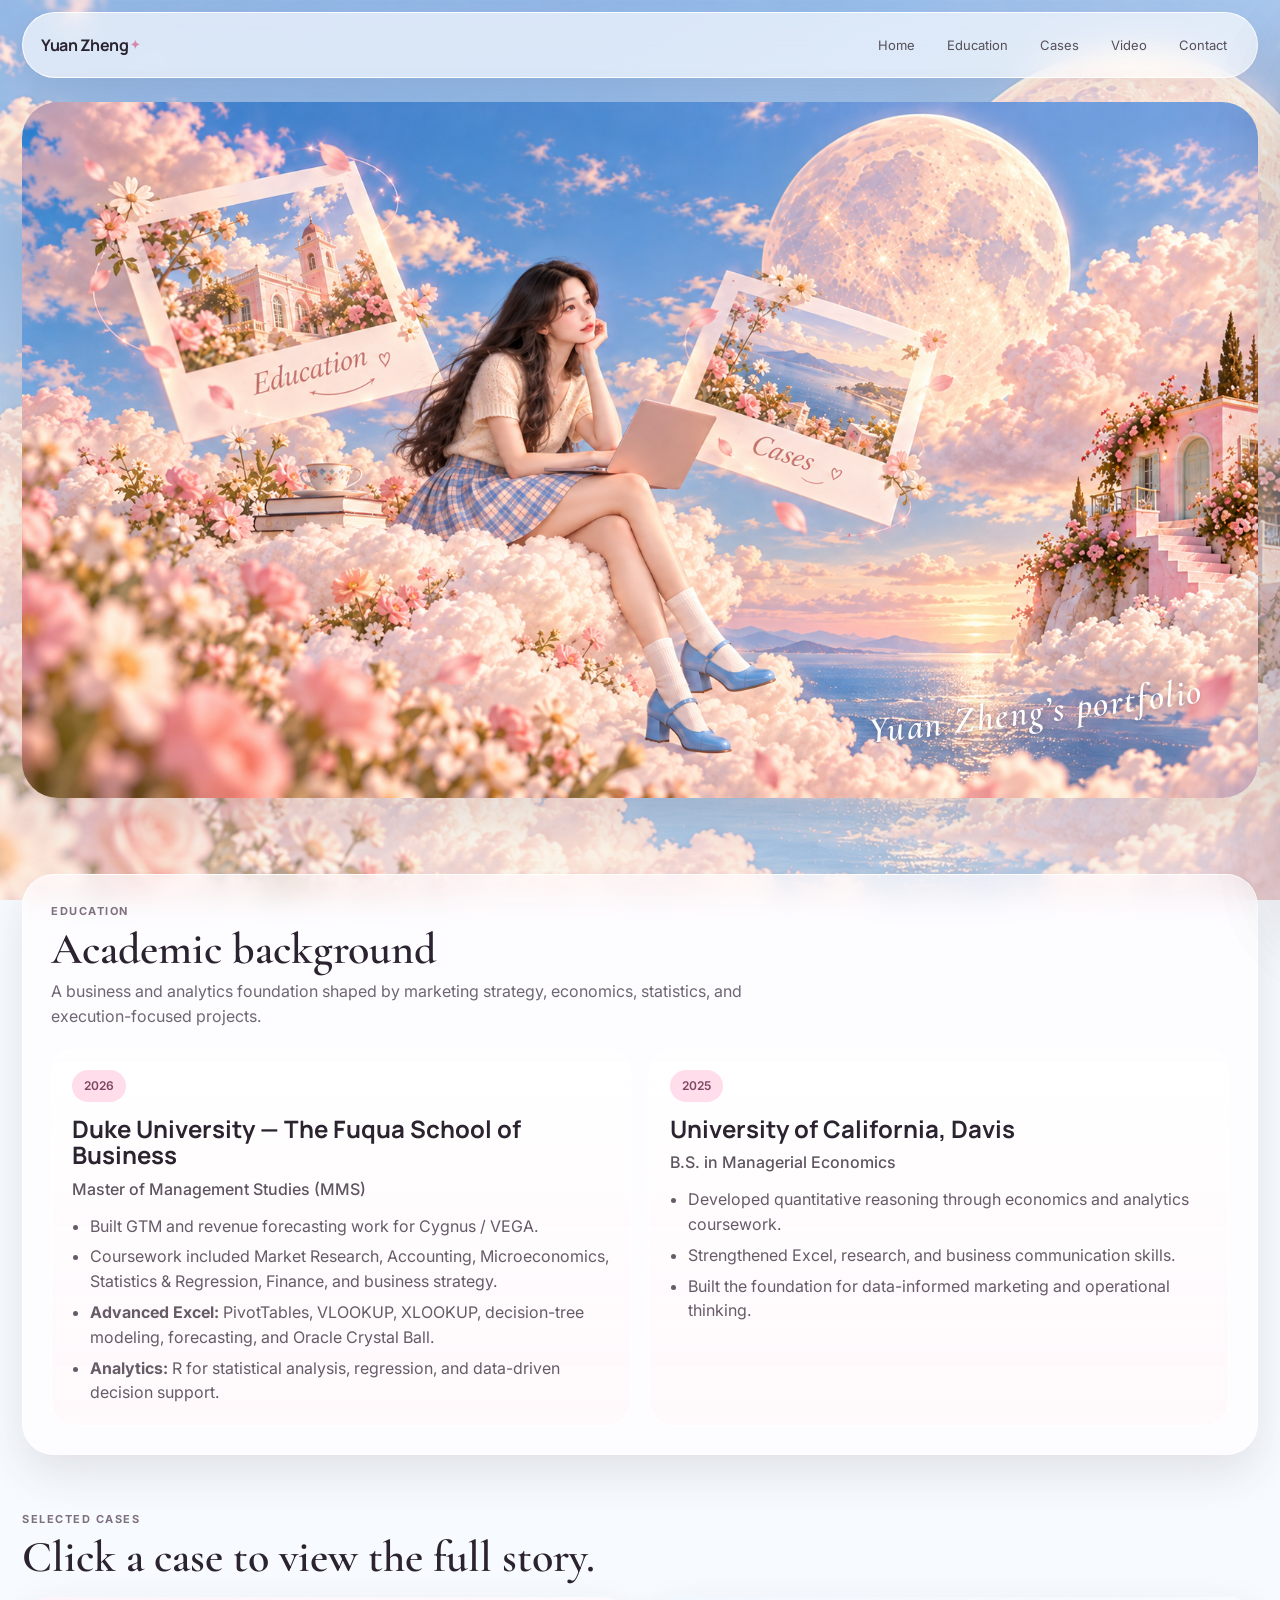
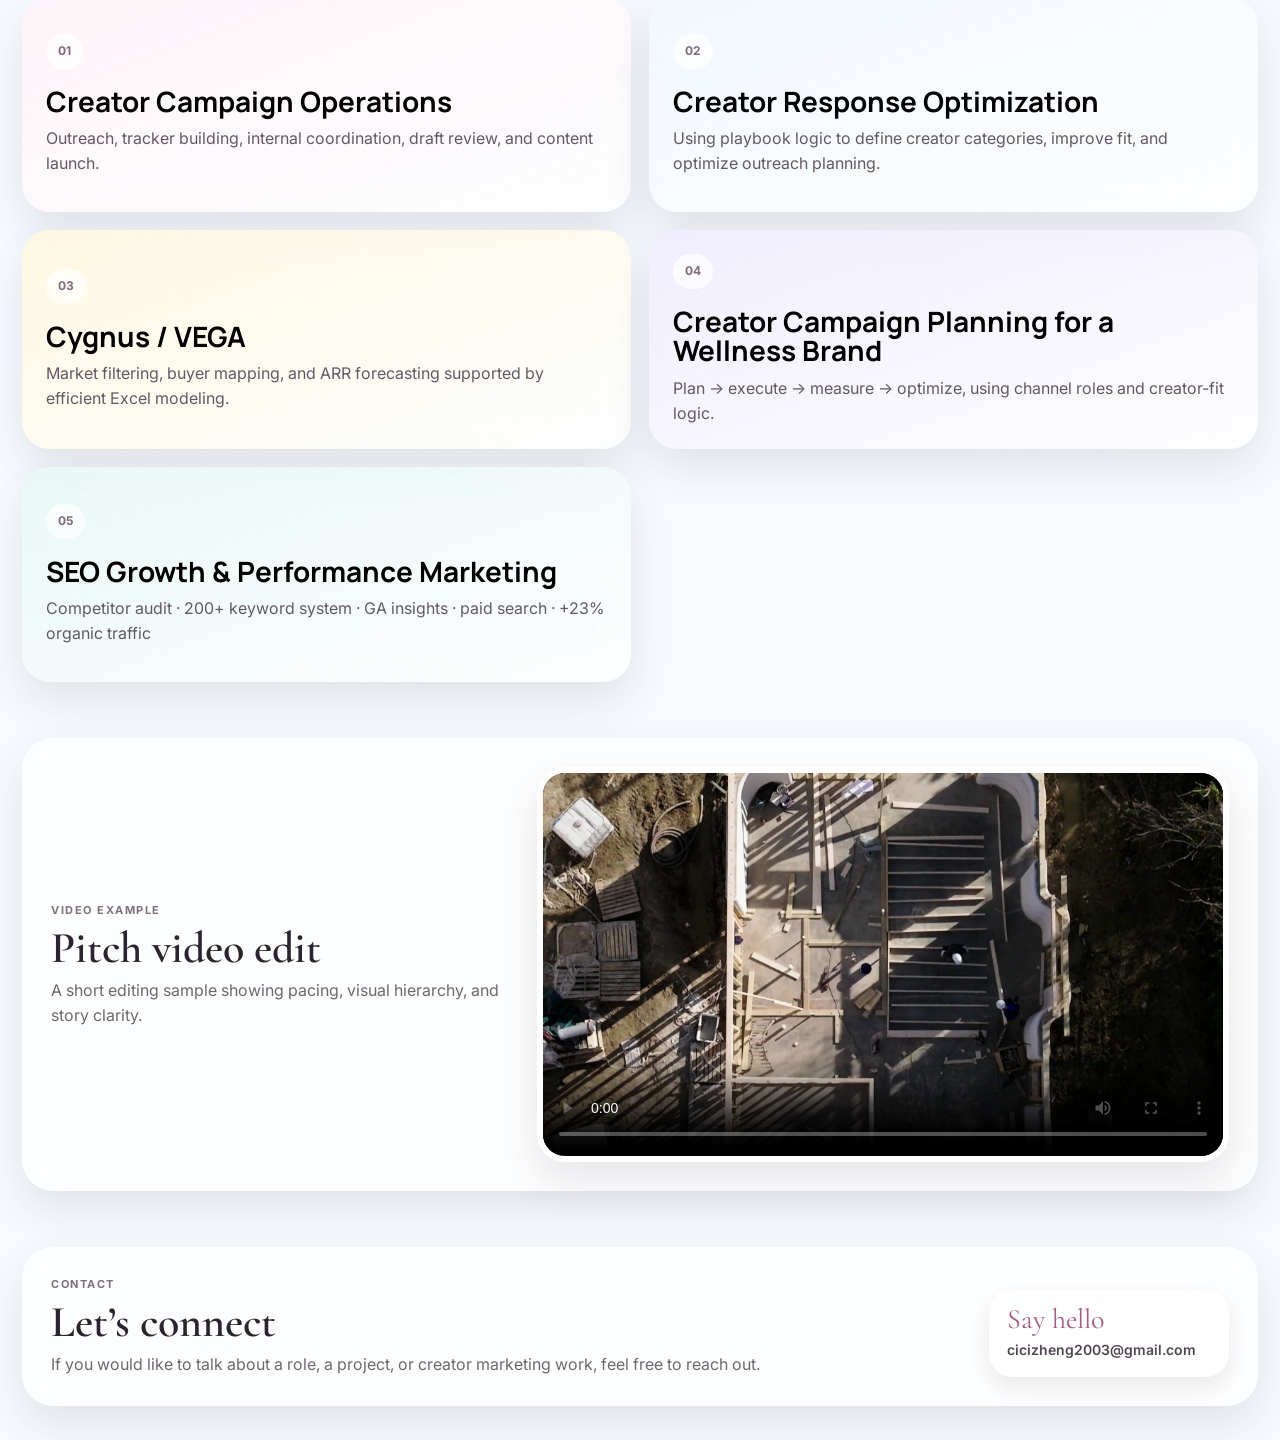
==== commit 1e185c2f: "Use a single cohesive portfolio background" ====
--- a/index.html
+++ b/index.html
@@ -12,14 +12,7 @@
 </head>
 <body>
   <div class="page-bg"></div>
-
-  <!-- Decorative background elements. You can delete any of these img tags to remove a background element. -->
-  <img class="decor decor-moon" src="decor-moon.png" alt="" aria-hidden="true">
-  <img class="decor decor-house" src="decor-house.png" alt="" aria-hidden="true">
-  <img class="decor decor-flowers" src="decor-flowers-left.png" alt="" aria-hidden="true">
-  <img class="decor decor-cloud" src="decor-cloud-left.png" alt="" aria-hidden="true">
-
-  <header class="site-header shell">
+<header class="site-header shell">
     <a class="brand" href="#top">Yuan Zheng</a>
     <nav>
       <a href="#hero">Home</a>
--- a/styles.css
+++ b/styles.css
@@ -21,7 +21,7 @@
 
 .page-bg{position:fixed;inset:0;background:
 linear-gradient(rgba(255,252,254,.4),rgba(255,252,254,.46)),
-url('assets/background-full.png') center top / cover no-repeat;
+url('background-full.png') center top / cover no-repeat;
 z-index:-3}
 .decor{position:fixed;pointer-events:none;z-index:-2;opacity:.95;user-select:none}
 .decor-moon{right:-20px;top:70px;width:min(33vw,500px)}
